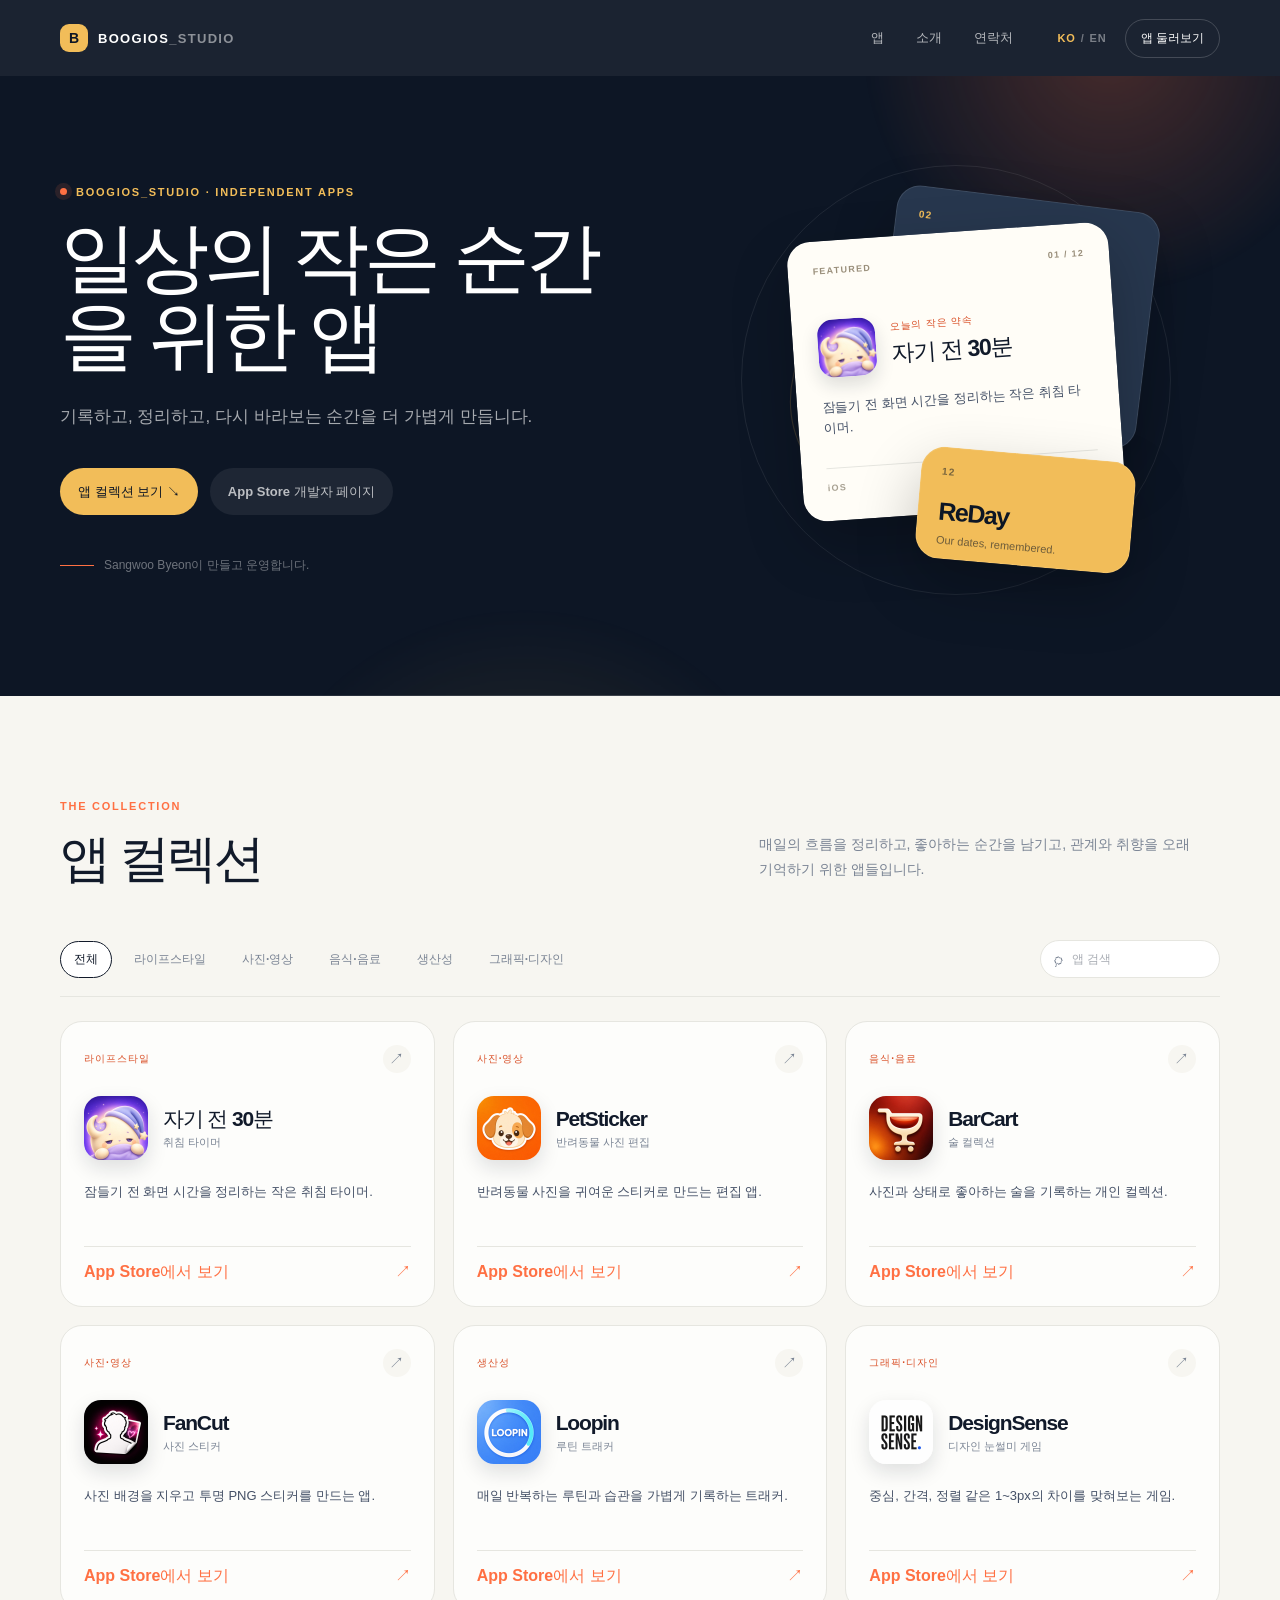
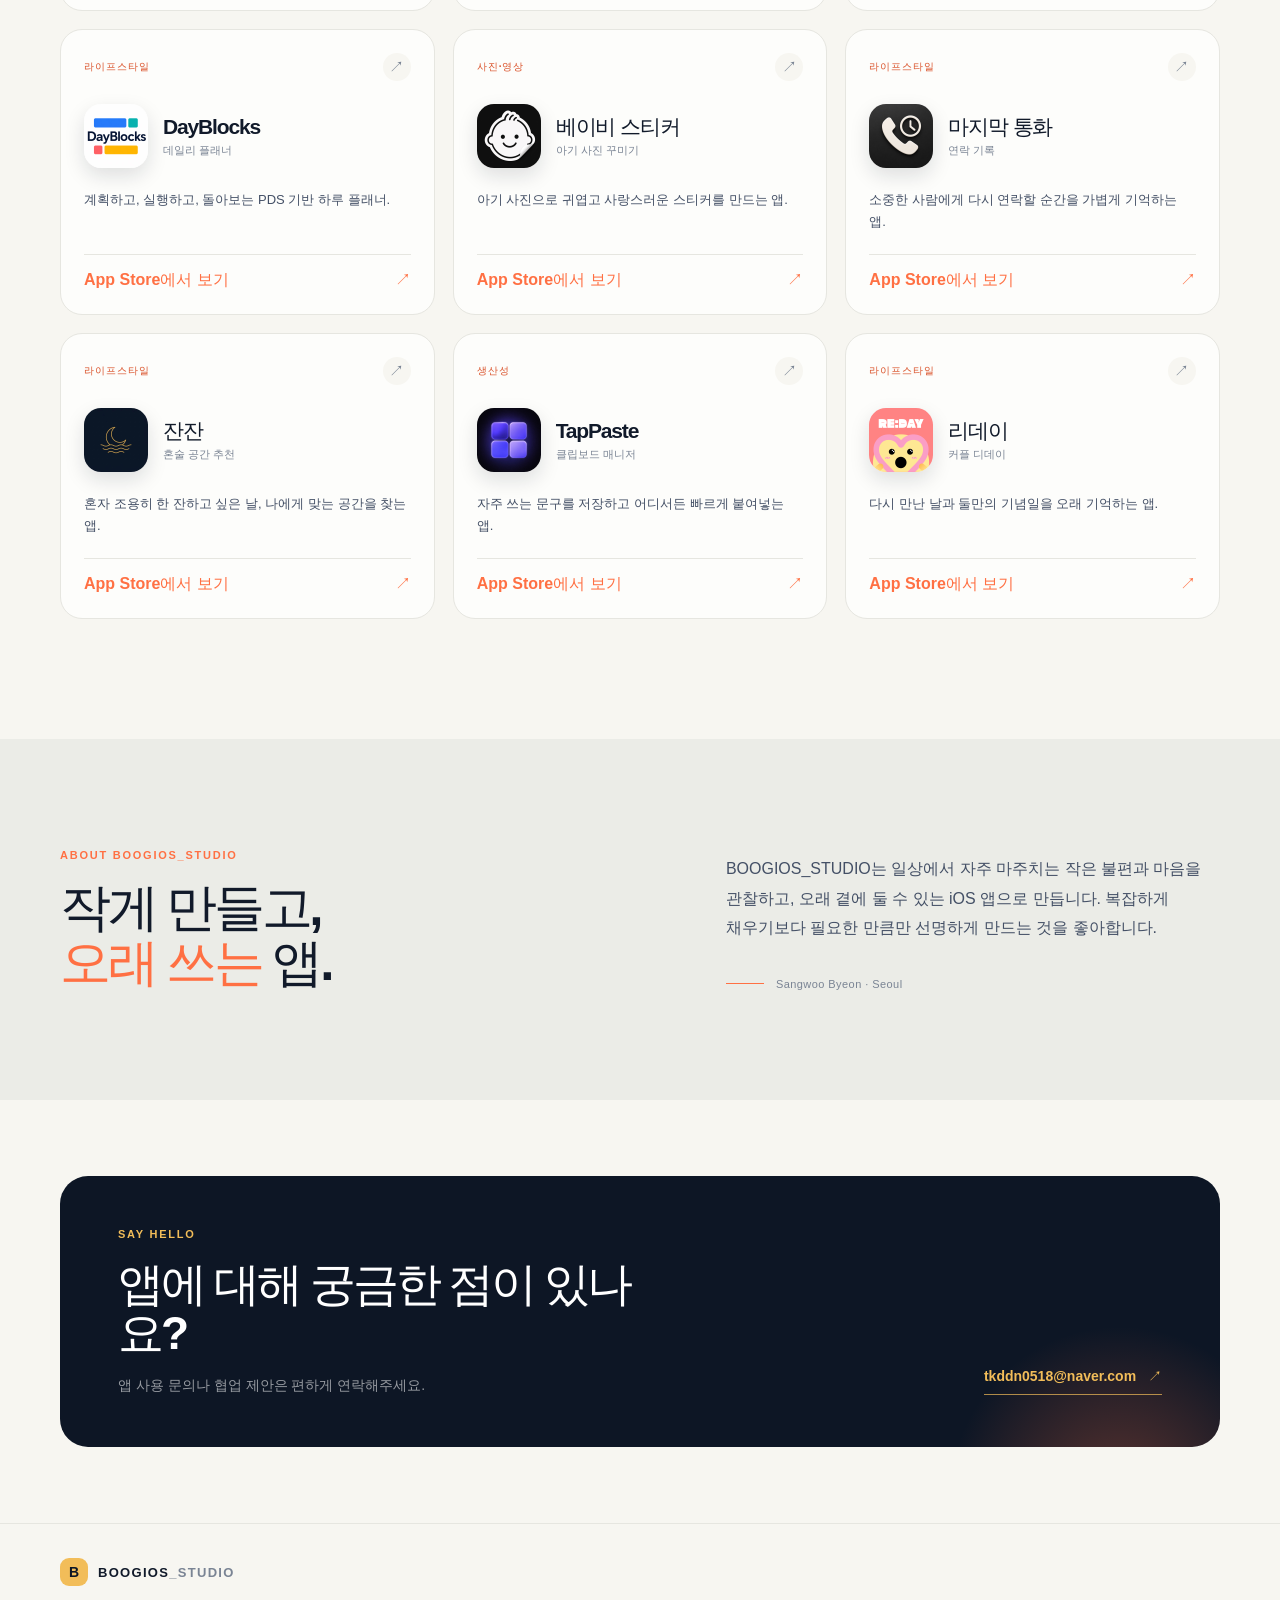
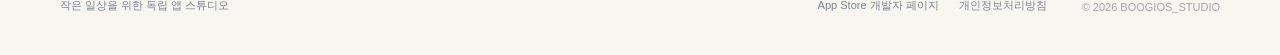
==== index.html @ 358fe4af "Create BOOGIOS_STUDIO app portfolio site" ====
<!doctype html>
<html lang="ko">
  <head>
    <meta charset="UTF-8" />
    <meta name="viewport" content="width=device-width, initial-scale=1" />
    <meta name="theme-color" content="#0e1624" />
    <meta name="description" content="BOOGIOS_STUDIO의 iOS 앱 포트폴리오. 작은 일상을 더 편하게 만드는 앱을 소개합니다." />
    <meta property="og:title" content="BOOGIOS_STUDIO · Apps" />
    <meta property="og:description" content="Small apps for meaningful everyday moments." />
    <meta property="og:type" content="website" />
    <link rel="icon" href="assets/icons/6788188857.jpg" type="image/jpeg" />
    <link rel="stylesheet" href="styles.css" />
    <title>BOOGIOS_STUDIO · Apps</title>
  </head>
  <body>
    <header class="site-header">
      <div class="container header-inner">
        <a class="brand" href="#top" aria-label="BOOGIOS_STUDIO home">
          <span class="brand-mark">B</span>
          <span>BOOGIOS<span class="brand-muted">_STUDIO</span></span>
        </a>
        <nav class="desktop-nav" aria-label="Primary navigation">
          <a href="#apps" data-i18n="navApps">앱</a>
          <a href="#about" data-i18n="navAbout">소개</a>
          <a href="#contact" data-i18n="navContact">연락처</a>
        </nav>
        <div class="header-actions">
          <div class="language-switch" aria-label="Language switcher">
            <button class="language-button is-active" type="button" data-language="ko">KO</button>
            <span>/</span>
            <button class="language-button" type="button" data-language="en">EN</button>
          </div>
          <a class="header-cta" href="#apps" data-i18n="viewApps">앱 둘러보기</a>
        </div>
      </div>
    </header>

    <main id="top">
      <section class="hero">
        <div class="hero-glow hero-glow-one"></div>
        <div class="hero-glow hero-glow-two"></div>
        <div class="container hero-inner">
          <div class="hero-copy">
            <p class="eyebrow"><span class="eyebrow-dot"></span> BOOGIOS_STUDIO · INDEPENDENT APPS</p>
            <h1 data-i18n="heroTitle">일상의 작은 순간을 위한 앱</h1>
            <p class="hero-description" data-i18n="heroDescription">기록하고, 정리하고, 다시 바라보는 순간을 더 가볍게 만듭니다.</p>
            <div class="hero-actions">
              <a class="button button-primary" href="#apps" data-i18n="exploreApps">앱 컬렉션 보기 <span>↘</span></a>
              <a class="button button-quiet" href="https://apps.apple.com/kr/developer/sangwoo-byeon/id1707135670" target="_blank" rel="noreferrer" data-i18n="appStorePage">App Store 개발자 페이지</a>
            </div>
            <div class="hero-note">
              <span class="note-line"></span>
              <span data-i18n="heroNote">Sangwoo Byeon이 만들고 운영합니다.</span>
            </div>
          </div>
          <div class="hero-visual" aria-label="Featured apps preview">
            <div class="visual-orbit orbit-one"></div>
            <div class="visual-orbit orbit-two"></div>
            <div class="feature-stack">
              <div class="feature-card feature-card-back">
                <span class="mini-label">02</span>
                <span class="mini-title">DayBlocks</span>
                <span class="mini-copy">Plan · Do · See</span>
              </div>
              <div class="feature-card feature-card-main">
                <div class="feature-topline"><span>FEATURED</span><span>01 / 12</span></div>
                <div class="feature-icon-row">
                  <img src="assets/icons/6788188857.jpg" alt="자기 전 30분 app icon" />
                  <div>
                    <span class="feature-kicker" data-i18n="featureKicker">오늘의 작은 약속</span>
                    <strong data-i18n="featureTitle">자기 전 30분</strong>
                  </div>
                </div>
                <p data-i18n="featureDescription">잠들기 전 화면 시간을 정리하는 작은 취침 타이머.</p>
                <div class="feature-footer"><span>iOS</span><span>↗</span></div>
              </div>
              <div class="feature-card feature-card-front">
                <span class="mini-label">12</span>
                <span class="mini-title">ReDay</span>
                <span class="mini-copy">Our dates, remembered.</span>
              </div>
            </div>
          </div>
        </div>
        <div class="hero-bottom-line"></div>
      </section>

      <section class="app-section" id="apps">
        <div class="container">
          <div class="section-heading">
            <div>
              <p class="section-kicker" data-i18n="collectionKicker">THE COLLECTION</p>
              <h2 data-i18n="collectionTitle">앱 컬렉션</h2>
            </div>
            <p class="section-intro" data-i18n="collectionDescription">매일의 흐름을 정리하고, 좋아하는 순간을 남기고, 관계와 취향을 오래 기억하기 위한 앱들입니다.</p>
          </div>
          <div class="toolbar">
            <div class="filters" id="filters" aria-label="App categories"></div>
            <label class="search-box">
              <span class="search-icon">⌕</span>
              <input id="app-search" type="search" data-i18n-placeholder="searchPlaceholder" placeholder="앱 검색" aria-label="Search apps" />
            </label>
          </div>
          <div class="app-grid" id="app-grid"></div>
          <p class="empty-state" id="empty-state" hidden data-i18n="emptyState">검색 결과가 없습니다.</p>
        </div>
      </section>

      <section class="about-section" id="about">
        <div class="container about-grid">
          <div>
            <p class="section-kicker" data-i18n="aboutKicker">ABOUT BOOGIOS_STUDIO</p>
            <h2 data-i18n="aboutTitle">작게 만들고,<br /><em>오래 쓰는</em> 앱.</h2>
          </div>
          <div class="about-copy">
            <p data-i18n="aboutText">BOOGIOS_STUDIO는 일상에서 자주 마주치는 작은 불편과 마음을 관찰하고, 오래 곁에 둘 수 있는 iOS 앱으로 만듭니다. 복잡하게 채우기보다 필요한 만큼만 선명하게 만드는 것을 좋아합니다.</p>
            <div class="about-signature"><span class="signature-line"></span><span>Sangwoo Byeon · Seoul</span></div>
          </div>
        </div>
      </section>

      <section class="contact-section" id="contact">
        <div class="container contact-card">
          <div>
            <p class="section-kicker light" data-i18n="contactKicker">SAY HELLO</p>
            <h2 data-i18n="contactTitle">앱에 대해 궁금한 점이 있나요?</h2>
            <p data-i18n="contactText">앱 사용 문의나 협업 제안은 편하게 연락해주세요.</p>
          </div>
          <a class="contact-email" href="mailto:tkddn0518@naver.com">tkddn0518@naver.com <span>↗</span></a>
        </div>
      </section>
    </main>

    <footer class="site-footer">
      <div class="container footer-inner">
        <div>
          <a class="brand footer-brand" href="#top"><span class="brand-mark">B</span><span>BOOGIOS<span class="brand-muted">_STUDIO</span></span></a>
          <p data-i18n="footerText">작은 일상을 위한 독립 앱 스튜디오</p>
        </div>
        <div class="footer-links">
          <a href="https://apps.apple.com/kr/developer/sangwoo-byeon/id1707135670" target="_blank" rel="noreferrer" data-i18n="appStorePage">App Store 개발자 페이지</a>
          <a href="https://boogios.notion.site/" target="_blank" rel="noreferrer" data-i18n="privacy">개인정보처리방침</a>
        </div>
        <p class="copyright">© <span id="year">2026</span> BOOGIOS_STUDIO</p>
      </div>
    </footer>

    <script src="app.js"></script>
  </body>
</html>
---- styles.css ----
:root {
  --ink: #111a2a;
  --ink-soft: #445066;
  --muted: #7a8494;
  --paper: #f7f6f1;
  --card: #ffffff;
  --line: #e6e6e0;
  --dark: #0d1625;
  --dark-soft: #162238;
  --accent: #ff7043;
  --accent-dark: #d94f26;
  --gold: #f2bd59;
  --max-width: 1160px;
  --shadow: 0 20px 50px rgba(18, 27, 44, 0.08);
  font-family: -apple-system, BlinkMacSystemFont, "SF Pro Display", "Pretendard", "Noto Sans KR", sans-serif;
  color: var(--ink);
  background: var(--paper);
  font-synthesis: none;
  text-rendering: optimizeLegibility;
}

* { box-sizing: border-box; }
html { scroll-behavior: smooth; }
body { margin: 0; min-width: 320px; background: var(--paper); }
body, button, input { font: inherit; }
a { color: inherit; text-decoration: none; }
button, input { border: 0; }
button { cursor: pointer; }
img { display: block; max-width: 100%; }
.container { width: min(var(--max-width), calc(100% - 48px)); margin: 0 auto; }

.site-header { position: sticky; top: 0; z-index: 20; background: rgba(13, 22, 37, 0.94); color: #fff; backdrop-filter: blur(18px); }
.header-inner { height: 76px; display: flex; align-items: center; justify-content: space-between; gap: 24px; }
.brand { display: inline-flex; align-items: center; gap: 10px; font-size: 13px; font-weight: 760; letter-spacing: .1em; }
.brand-mark { display: grid; width: 28px; height: 28px; place-items: center; border-radius: 9px; color: var(--dark); background: var(--gold); font-size: 14px; font-weight: 850; letter-spacing: 0; }
.brand-muted { color: rgba(255,255,255,.5); }
.desktop-nav { display: flex; gap: 32px; margin-left: auto; margin-right: 20px; }
.desktop-nav a { color: rgba(255,255,255,.68); font-size: 13px; transition: color .2s ease; }
.desktop-nav a:hover, .desktop-nav a:focus-visible { color: #fff; }
.header-actions { display: flex; align-items: center; gap: 18px; }
.language-switch { display: flex; align-items: center; gap: 5px; color: rgba(255,255,255,.38); font-size: 11px; font-weight: 700; letter-spacing: .08em; }
.language-button { padding: 3px 0; color: rgba(255,255,255,.42); background: transparent; font-size: 11px; font-weight: 700; letter-spacing: .08em; }
.language-button.is-active { color: var(--gold); }
.header-cta { padding: 10px 15px; border: 1px solid rgba(255,255,255,.18); border-radius: 999px; color: #fff; font-size: 12px; font-weight: 650; transition: background .2s ease, border-color .2s ease; }
.header-cta:hover { border-color: var(--gold); background: rgba(242,189,89,.12); }

.hero { position: relative; overflow: hidden; color: #fff; background: var(--dark); }
.hero-inner { position: relative; z-index: 1; min-height: 620px; display: grid; grid-template-columns: minmax(0, 1.05fr) minmax(420px, .95fr); align-items: center; gap: 48px; padding-top: 78px; padding-bottom: 90px; }
.hero-glow { position: absolute; border-radius: 50%; filter: blur(1px); pointer-events: none; }
.hero-glow-one { width: 540px; height: 540px; top: -300px; right: -100px; background: radial-gradient(circle, rgba(255,112,67,.24), transparent 65%); }
.hero-glow-two { width: 640px; height: 640px; bottom: -520px; left: 16%; background: radial-gradient(circle, rgba(242,189,89,.14), transparent 64%); }
.eyebrow, .section-kicker { margin: 0 0 20px; color: var(--accent); font-size: 11px; font-weight: 800; letter-spacing: .16em; }
.eyebrow { display: flex; align-items: center; gap: 9px; color: var(--gold); }
.eyebrow-dot { width: 7px; height: 7px; border-radius: 50%; background: var(--accent); box-shadow: 0 0 0 5px rgba(255,112,67,.12); }
.hero h1 { max-width: 600px; margin: 0; font-size: clamp(44px, 6vw, 78px); line-height: 1.02; letter-spacing: -.065em; font-weight: 780; }
.hero-description { max-width: 480px; margin: 28px 0 0; color: rgba(255,255,255,.63); font-size: 17px; line-height: 1.75; word-break: keep-all; }
.hero-actions { display: flex; flex-wrap: wrap; align-items: center; gap: 12px; margin-top: 36px; }
.button { display: inline-flex; align-items: center; gap: 12px; min-height: 47px; padding: 0 18px; border-radius: 999px; font-size: 13px; font-weight: 700; transition: transform .2s ease, background .2s ease, color .2s ease; }
.button:hover { transform: translateY(-2px); }
.button-primary { color: var(--dark); background: var(--gold); }
.button-primary:hover { background: #ffd27c; }
.button-quiet { color: rgba(255,255,255,.7); background: rgba(255,255,255,.07); }
.button-quiet:hover { color: #fff; background: rgba(255,255,255,.13); }
.hero-note { display: flex; align-items: center; gap: 10px; margin-top: 42px; color: rgba(255,255,255,.4); font-size: 12px; }
.note-line { width: 34px; height: 1px; background: var(--accent); }
.hero-visual { position: relative; min-height: 430px; display: grid; place-items: center; }
.visual-orbit { position: absolute; border: 1px solid rgba(255,255,255,.08); border-radius: 50%; }
.orbit-one { width: 430px; height: 430px; }
.orbit-two { width: 300px; height: 300px; border-color: rgba(242,189,89,.18); transform: rotate(22deg) skewX(-14deg); }
.feature-stack { position: relative; width: min(100%, 390px); height: 380px; }
.feature-card { position: absolute; border: 1px solid rgba(255,255,255,.1); border-radius: 24px; box-shadow: 0 24px 60px rgba(0,0,0,.24); }
.feature-card-main { z-index: 3; top: 42px; left: 34px; width: calc(100% - 68px); min-height: 270px; padding: 24px; color: var(--ink); background: #fffdf7; transform: rotate(-4deg); }
.feature-card-back { z-index: 1; top: 8px; right: 2px; width: 68%; height: 238px; padding: 22px; color: rgba(255,255,255,.75); background: #27374e; transform: rotate(7deg); }
.feature-card-front { z-index: 4; right: 18px; bottom: 4px; width: 55%; height: 112px; padding: 18px 20px; color: var(--dark); background: var(--gold); transform: rotate(5deg); }
.feature-topline, .feature-footer { display: flex; justify-content: space-between; color: #9a8f7b; font-size: 9px; font-weight: 800; letter-spacing: .14em; }
.feature-icon-row { display: flex; align-items: center; gap: 15px; margin-top: 44px; }
.feature-icon-row img { width: 58px; height: 58px; border-radius: 16px; box-shadow: 0 8px 18px rgba(17,26,42,.14); }
.feature-kicker { display: block; margin-bottom: 5px; color: var(--accent-dark); font-size: 10px; font-weight: 800; letter-spacing: .08em; }
.feature-icon-row strong { display: block; font-size: 23px; letter-spacing: -.05em; }
.feature-card-main p { margin: 20px 0 28px; color: var(--ink-soft); font-size: 13px; line-height: 1.6; }
.feature-footer { padding-top: 14px; border-top: 1px solid var(--line); color: #a7a091; }
.mini-label { display: block; margin-bottom: 45px; color: var(--gold); font-size: 10px; font-weight: 800; letter-spacing: .12em; }
.feature-card-front .mini-label { color: var(--dark); opacity: .52; margin-bottom: 20px; }
.mini-title { display: block; font-size: 25px; font-weight: 740; letter-spacing: -.06em; }
.mini-copy { display: block; margin-top: 8px; color: rgba(255,255,255,.48); font-size: 11px; }
.feature-card-front .mini-copy { color: rgba(13,22,37,.58); }
.hero-bottom-line { position: absolute; right: 0; bottom: 0; left: 0; height: 1px; background: linear-gradient(90deg, transparent, rgba(255,255,255,.18), transparent); }

.app-section { padding: 104px 0 120px; }
.section-heading { display: grid; grid-template-columns: minmax(0, 1fr) minmax(280px, .7fr); align-items: end; gap: 40px; }
.section-kicker { color: var(--accent); }
.section-heading h2, .about-section h2, .contact-card h2 { margin: 0; font-size: clamp(34px, 4vw, 52px); line-height: 1.06; letter-spacing: -.065em; }
.section-intro { margin: 0 0 4px; color: var(--muted); font-size: 14px; line-height: 1.8; word-break: keep-all; }
.toolbar { display: flex; justify-content: space-between; align-items: center; gap: 20px; margin-top: 54px; padding-bottom: 18px; border-bottom: 1px solid var(--line); }
.filters { display: flex; flex-wrap: wrap; gap: 8px; }
.filter-button { padding: 9px 13px; border: 1px solid transparent; border-radius: 999px; color: var(--muted); background: transparent; font-size: 12px; font-weight: 700; transition: color .2s ease, background .2s ease, border-color .2s ease; }
.filter-button:hover { color: var(--ink); }
.filter-button.is-active { color: var(--ink); border-color: var(--ink); background: var(--card); }
.search-box { display: flex; align-items: center; gap: 8px; width: 180px; padding: 9px 12px; border: 1px solid var(--line); border-radius: 999px; background: var(--card); }
.search-icon { color: var(--muted); font-size: 18px; line-height: 1; transform: rotate(-20deg); }
.search-box input { width: 100%; min-width: 0; outline: 0; color: var(--ink); background: transparent; font-size: 12px; }
.search-box input::placeholder { color: #a9adb4; }
.app-grid { display: grid; grid-template-columns: repeat(3, minmax(0, 1fr)); gap: 18px; margin-top: 24px; }
.app-card { min-height: 286px; display: flex; flex-direction: column; padding: 23px; border: 1px solid var(--line); border-radius: 22px; background: rgba(255,255,255,.75); transition: transform .25s ease, border-color .25s ease, box-shadow .25s ease; }
.app-card:hover { border-color: rgba(255,112,67,.35); box-shadow: var(--shadow); transform: translateY(-5px); }
.card-top { display: flex; align-items: center; justify-content: space-between; }
.category { color: var(--accent-dark); font-size: 10px; font-weight: 800; letter-spacing: .1em; text-transform: uppercase; }
.card-arrow { display: grid; width: 28px; height: 28px; place-items: center; border-radius: 50%; color: var(--muted); background: var(--paper); font-size: 15px; transition: color .2s ease, background .2s ease; }
.app-card:hover .card-arrow { color: #fff; background: var(--accent); }
.app-main { display: flex; align-items: center; gap: 15px; margin-top: 23px; }
.app-icon { width: 64px; height: 64px; flex: 0 0 64px; border-radius: 17px; box-shadow: 0 8px 20px rgba(17,26,42,.13); object-fit: cover; }
.app-name { margin: 0; font-size: 21px; line-height: 1.12; letter-spacing: -.055em; }
.app-label { margin: 5px 0 0; color: var(--muted); font-size: 11px; }
.app-description { flex: 1; margin: 21px 0 20px; color: var(--ink-soft); font-size: 13px; line-height: 1.65; word-break: keep-all; }
.store-link { display: inline-flex; align-items: center; justify-content: space-between; padding-top: 15px; border-top: 1px solid var(--line); color: var(--ink); font-size: 12px; font-weight: 750; }
.store-link span { color: var(--accent); font-size: 16px; }
.empty-state { margin: 54px 0 0; color: var(--muted); text-align: center; }

.about-section { padding: 110px 0; background: #ebece7; }
.about-grid { display: grid; grid-template-columns: minmax(0, .9fr) minmax(280px, .8fr); gap: 110px; align-items: end; }
.about-section h2 em { color: var(--accent); font-style: normal; }
.about-copy > p { margin: 0; color: var(--ink-soft); font-size: 16px; line-height: 1.85; word-break: keep-all; }
.about-signature { display: flex; align-items: center; gap: 12px; margin-top: 35px; color: var(--muted); font-size: 11px; letter-spacing: .04em; }
.signature-line { width: 38px; height: 1px; background: var(--accent); }
.contact-section { padding: 76px 0; background: var(--paper); }
.contact-card { display: flex; align-items: end; justify-content: space-between; gap: 40px; padding: 52px 58px; border-radius: 28px; color: #fff; background: var(--dark); overflow: hidden; position: relative; }
.contact-card::after { content: ""; position: absolute; width: 360px; height: 360px; right: -80px; bottom: -230px; border-radius: 50%; background: radial-gradient(circle, rgba(255,112,67,.32), transparent 67%); pointer-events: none; }
.section-kicker.light { color: var(--gold); }
.contact-card h2 { max-width: 520px; font-size: clamp(28px, 4vw, 46px); }
.contact-card p:not(.section-kicker) { margin: 20px 0 0; color: rgba(255,255,255,.57); font-size: 14px; }
.contact-email { position: relative; z-index: 1; padding-bottom: 8px; border-bottom: 1px solid rgba(242,189,89,.7); color: var(--gold); font-size: 14px; font-weight: 700; white-space: nowrap; }
.contact-email span { margin-left: 8px; }
.site-footer { padding: 34px 0 42px; border-top: 1px solid var(--line); background: var(--paper); }
.footer-inner { display: grid; grid-template-columns: 1fr auto auto; align-items: end; gap: 35px; }
.footer-brand { color: var(--ink); }
.footer-brand .brand-muted { color: var(--muted); }
.footer-inner > div:first-child p { margin: 12px 0 0; color: var(--muted); font-size: 11px; }
.footer-links { display: flex; gap: 20px; color: var(--muted); font-size: 11px; }
.footer-links a:hover { color: var(--ink); }
.copyright { margin: 0; color: #a1a5ad; font-size: 11px; }

:focus-visible { outline: 3px solid rgba(255,112,67,.45); outline-offset: 3px; }

@media (max-width: 900px) {
  .hero-inner { grid-template-columns: 1fr; padding-top: 75px; }
  .hero-visual { min-height: 370px; margin-top: -15px; }
  .section-heading { grid-template-columns: 1fr; gap: 18px; }
  .app-grid { grid-template-columns: repeat(2, minmax(0, 1fr)); }
  .about-grid { gap: 55px; }
}

@media (max-width: 640px) {
  .container { width: min(var(--max-width), calc(100% - 32px)); }
  .header-inner { height: 66px; }
  .desktop-nav, .header-cta { display: none; }
  .header-actions { margin-left: auto; }
  .hero-inner { min-height: 0; padding-top: 64px; padding-bottom: 60px; }
  .hero h1 { font-size: clamp(44px, 14vw, 68px); }
  .hero-description { font-size: 15px; }
  .hero-actions { align-items: stretch; flex-direction: column; }
  .button { justify-content: center; }
  .hero-note { margin-top: 30px; }
  .hero-visual { min-height: 310px; margin-top: 18px; transform: scale(.86); transform-origin: center top; }
  .toolbar { align-items: stretch; flex-direction: column; margin-top: 38px; }
  .search-box { width: 100%; }
  .app-section { padding: 76px 0 82px; }
  .app-grid { grid-template-columns: 1fr; gap: 14px; }
  .app-card { min-height: 260px; }
  .about-section { padding: 76px 0; }
  .about-grid { grid-template-columns: 1fr; gap: 38px; }
  .about-copy > p { font-size: 14px; }
  .contact-card { align-items: start; flex-direction: column; padding: 38px 26px; gap: 35px; }
  .contact-email { white-space: normal; }
  .footer-inner { grid-template-columns: 1fr; gap: 20px; align-items: start; }
  .footer-links { flex-direction: column; gap: 10px; }
}
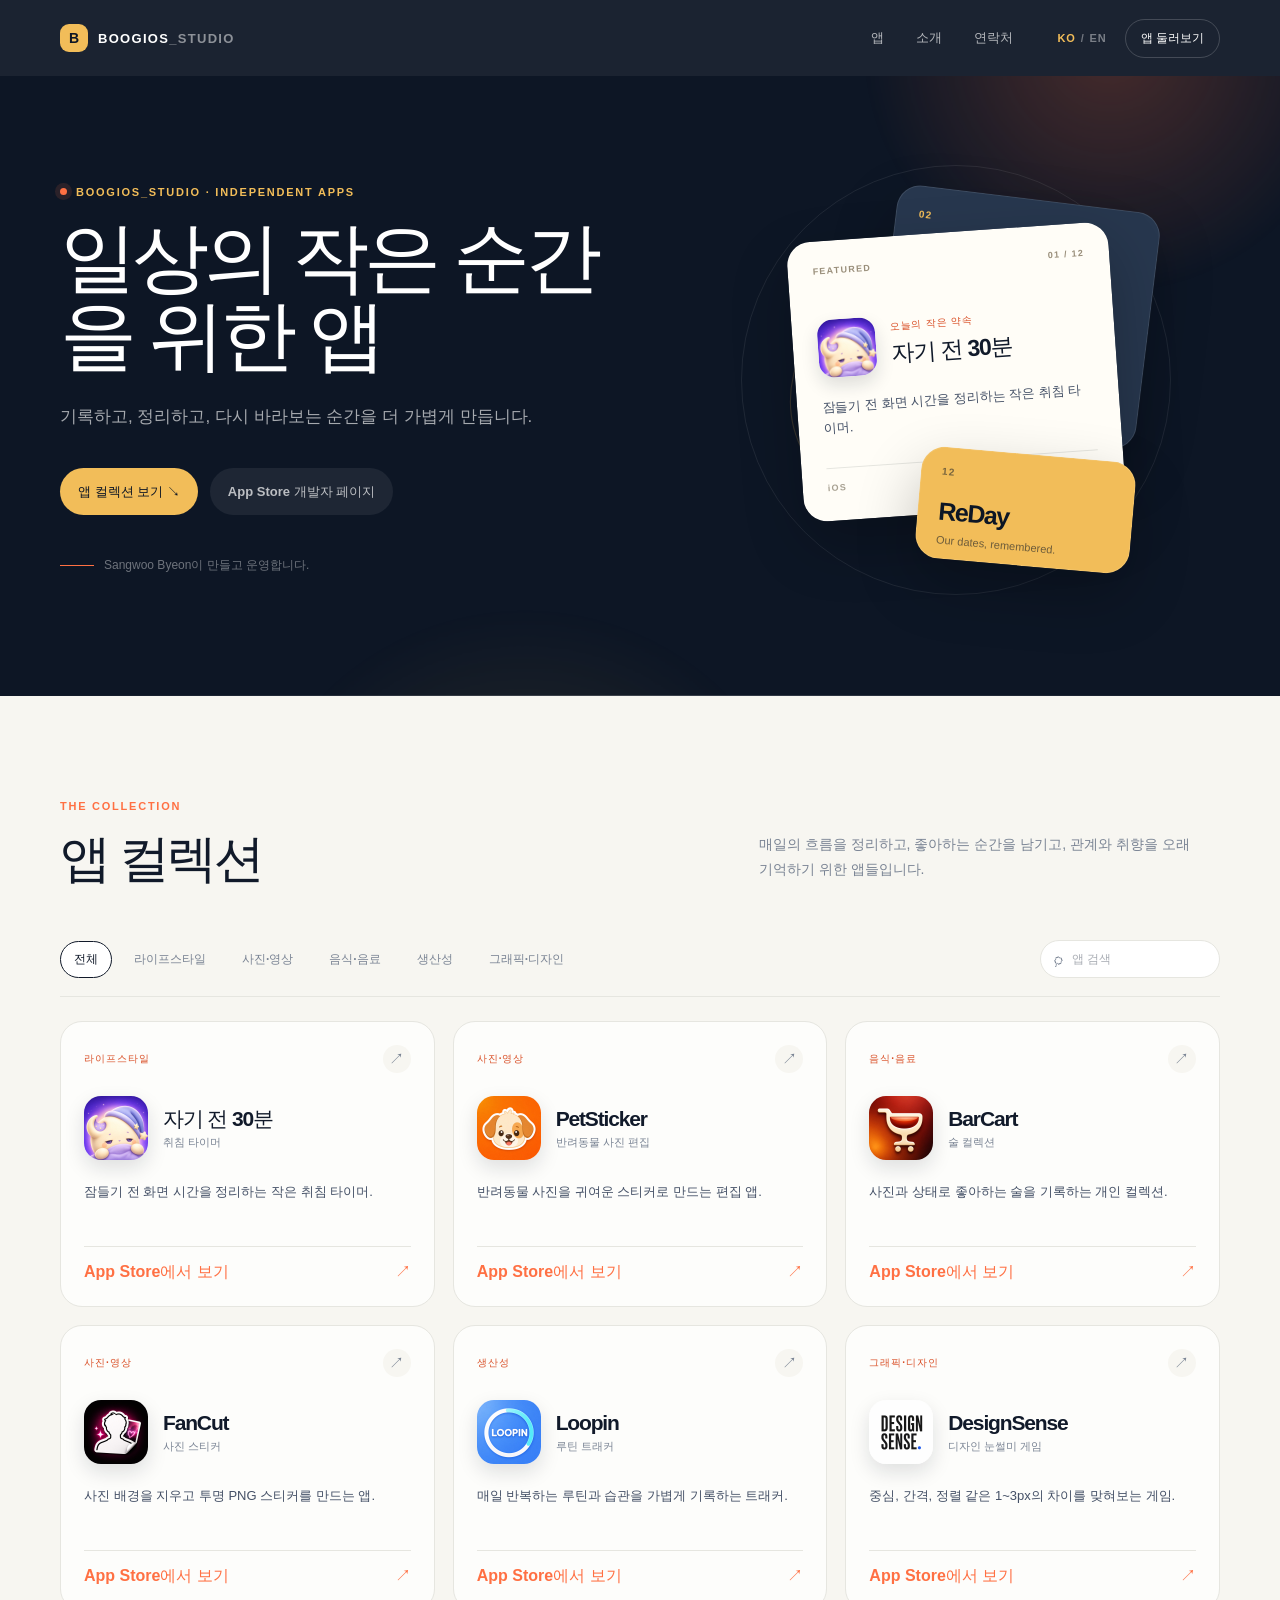
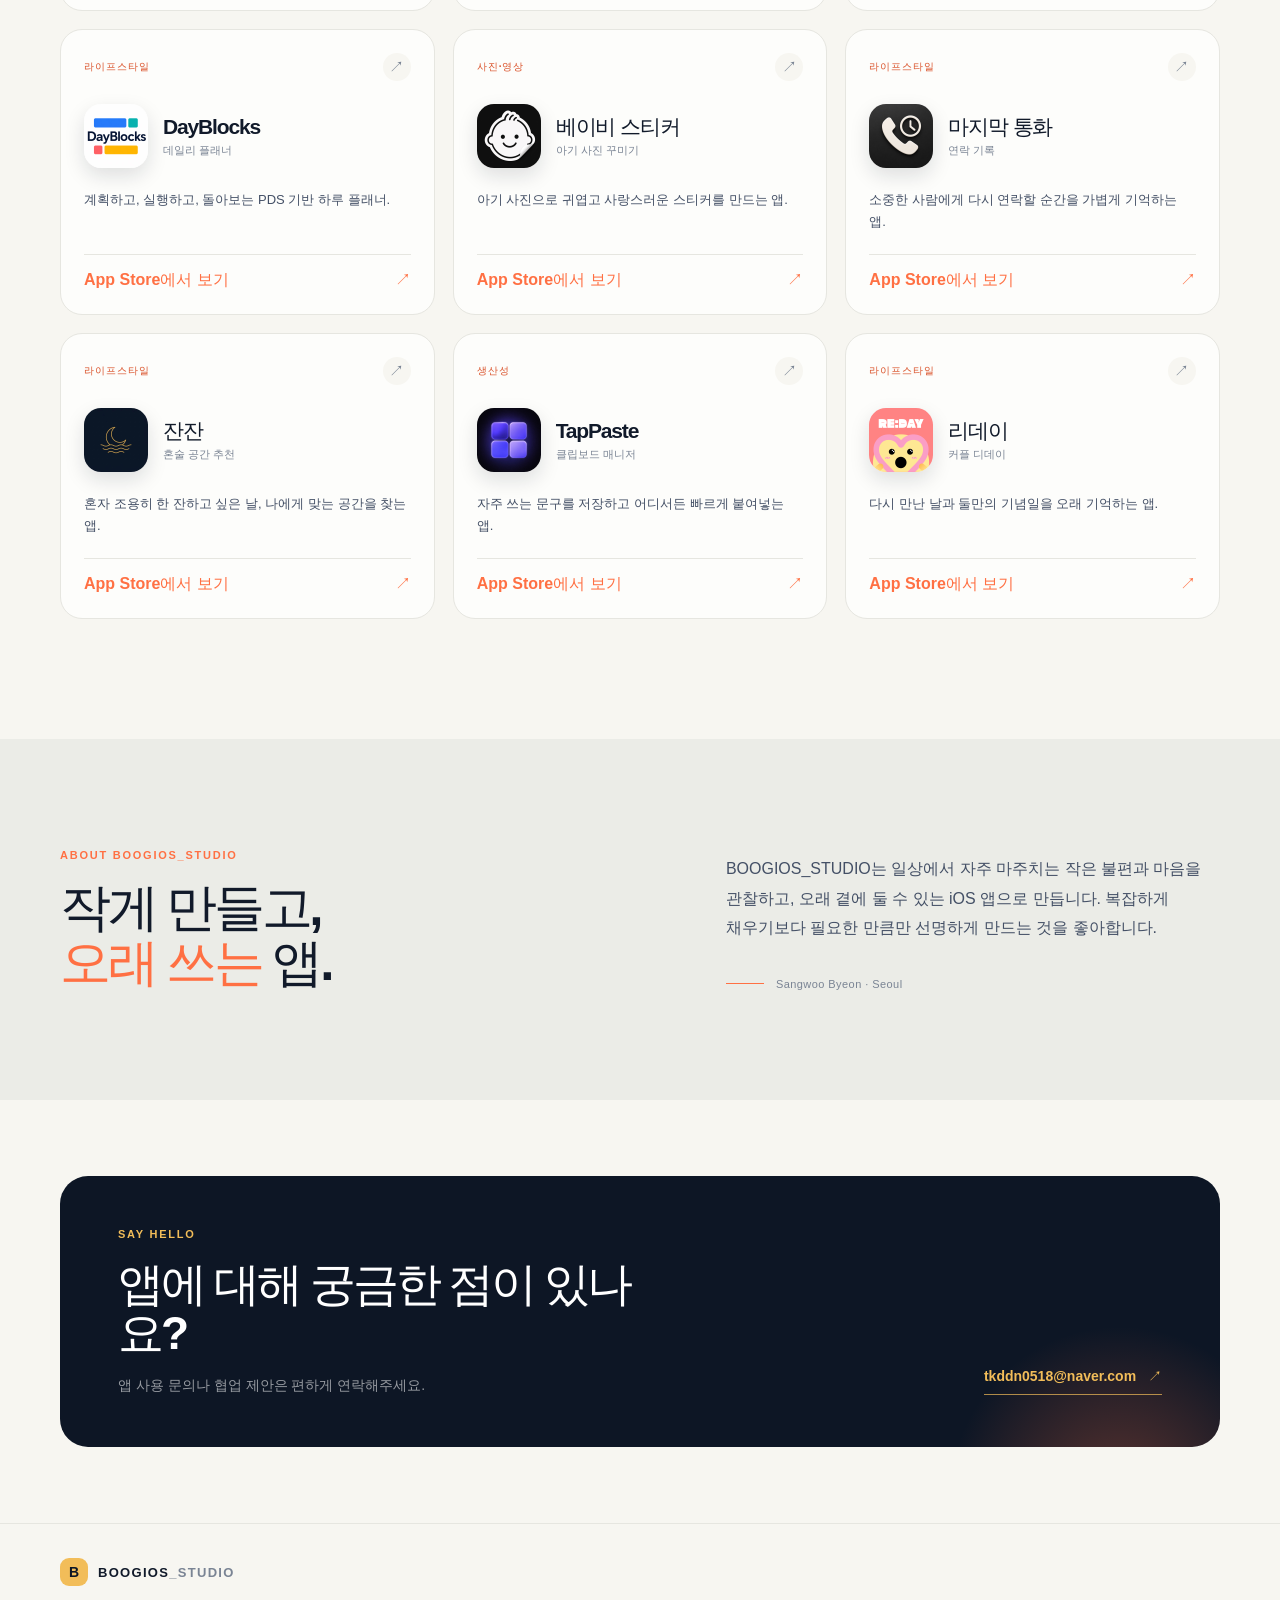
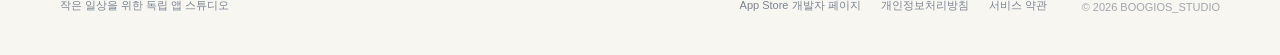
==== commit 7b000992: "Add DayBlocks legal pages for OAuth verification" ====
--- a/index.html
+++ b/index.html
@@ -139,7 +139,8 @@
         </div>
         <div class="footer-links">
           <a href="https://apps.apple.com/kr/developer/sangwoo-byeon/id1707135670" target="_blank" rel="noreferrer" data-i18n="appStorePage">App Store 개발자 페이지</a>
-          <a href="https://boogios.notion.site/" target="_blank" rel="noreferrer" data-i18n="privacy">개인정보처리방침</a>
+          <a href="privacy.html" data-i18n="privacy">개인정보처리방침</a>
+          <a href="terms.html" data-i18n="terms">서비스 약관</a>
         </div>
         <p class="copyright">© <span id="year">2026</span> BOOGIOS_STUDIO</p>
       </div>
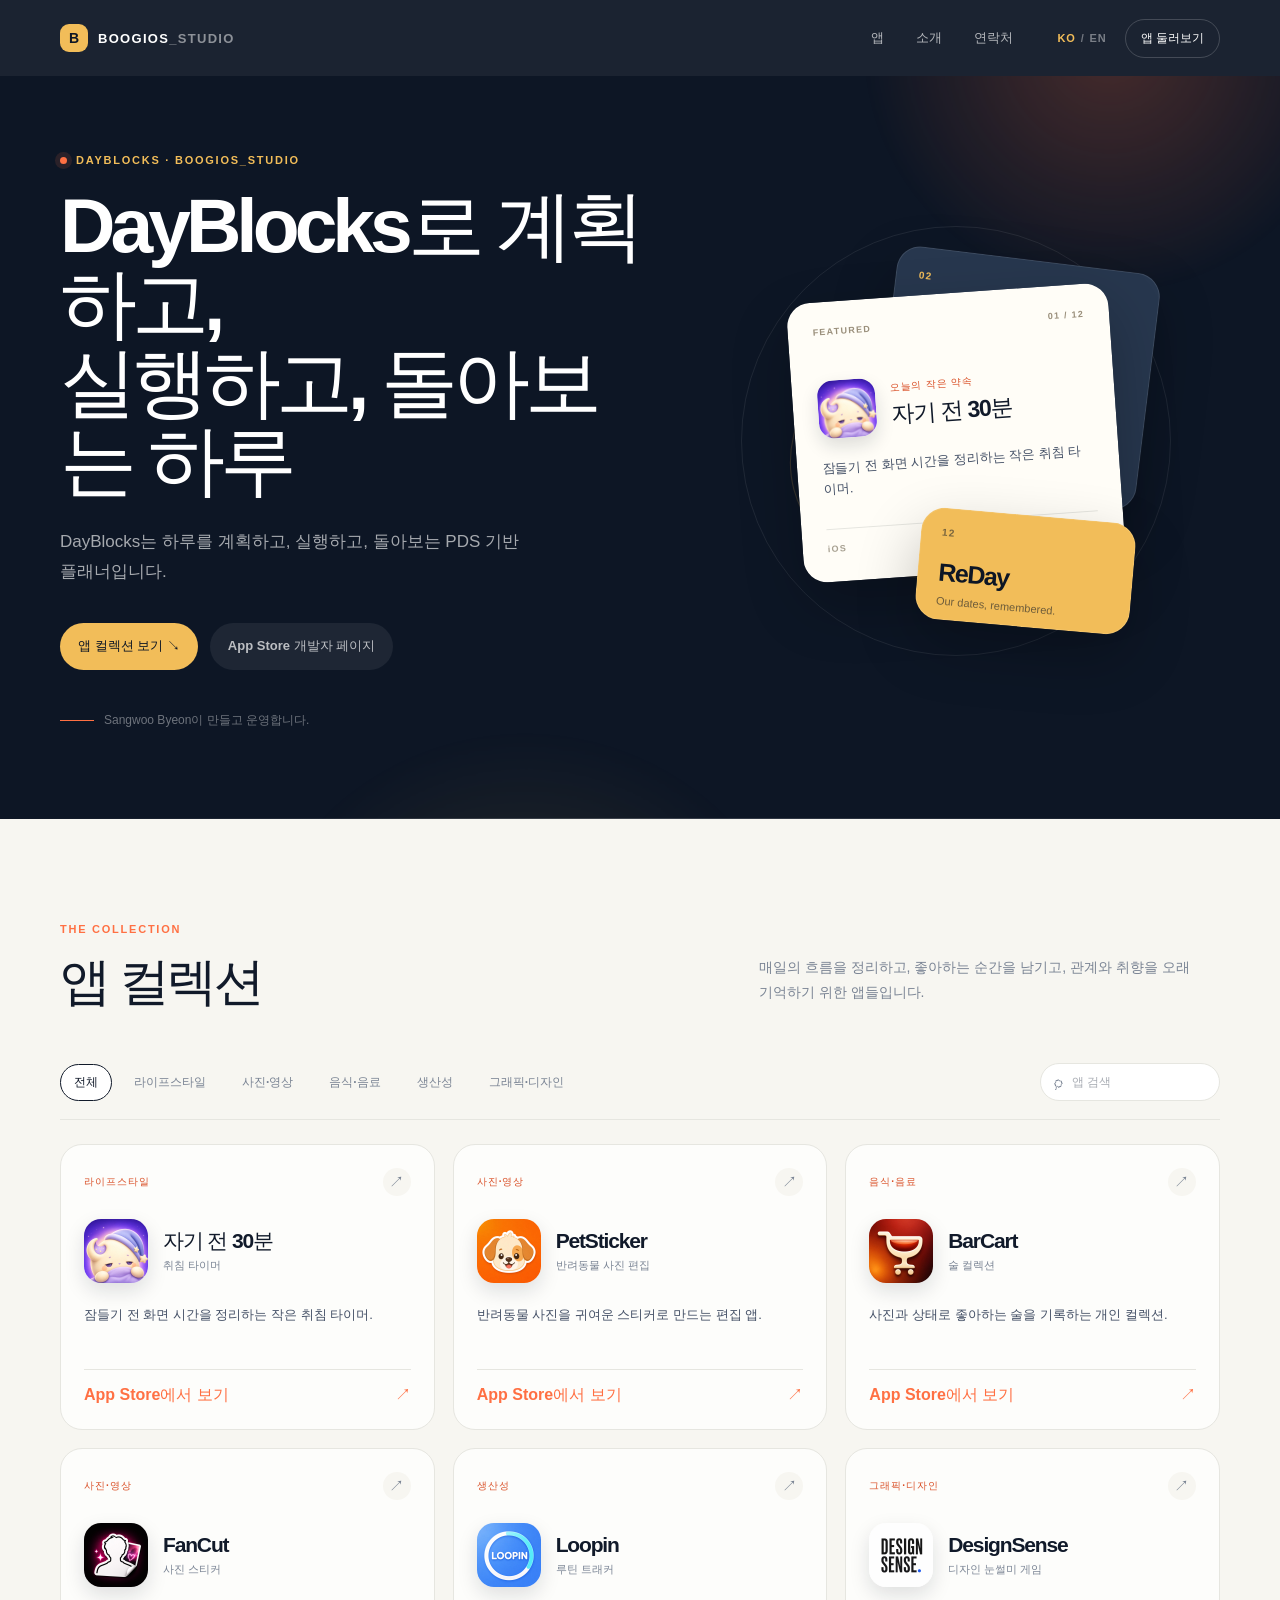
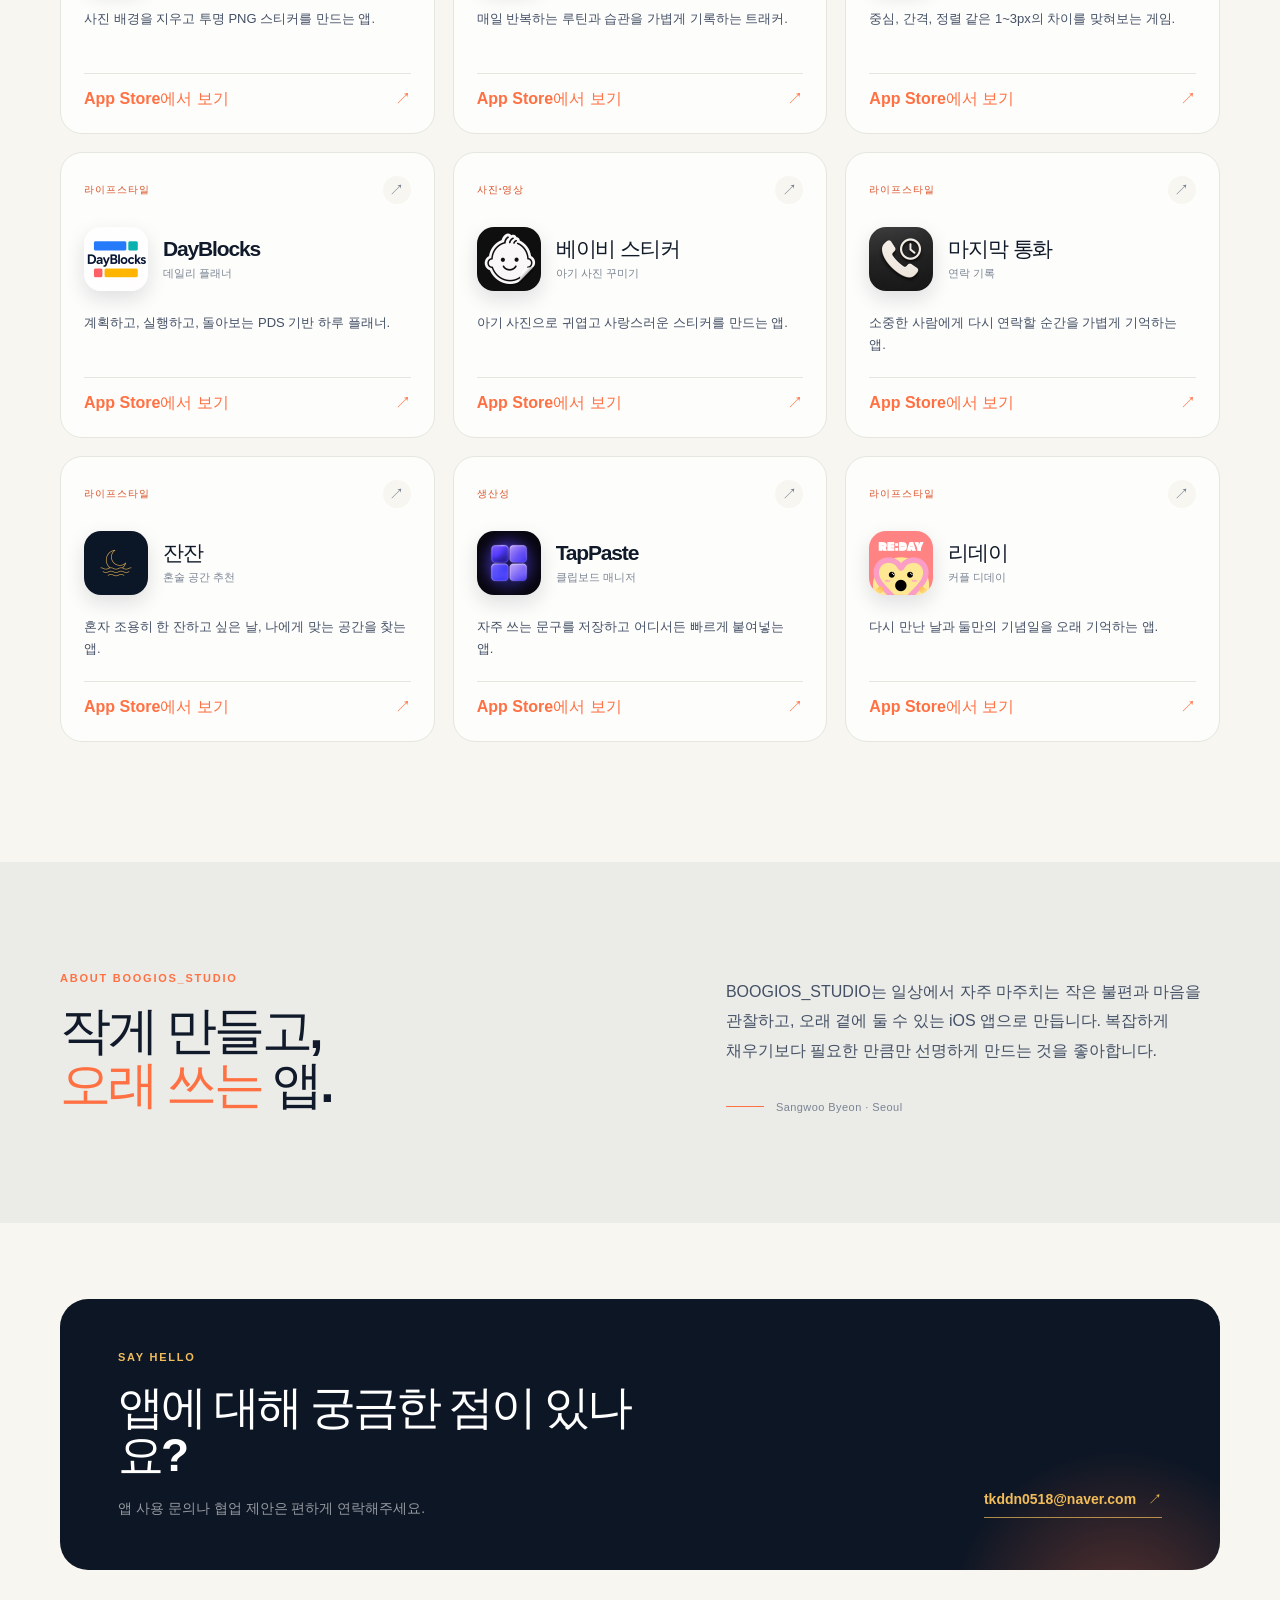
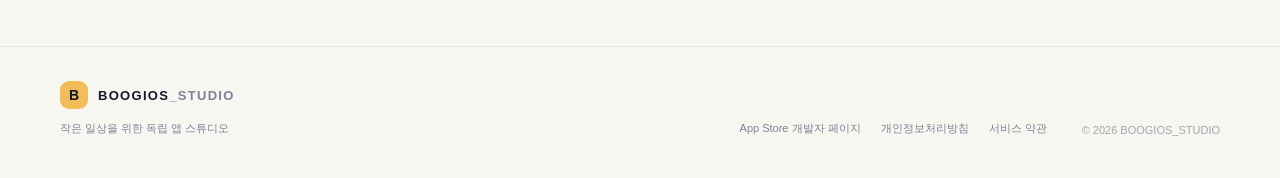
==== commit d3d52911: "Clarify DayBlocks homepage branding" ====
--- a/index.html
+++ b/index.html
@@ -4,13 +4,13 @@
     <meta charset="UTF-8" />
     <meta name="viewport" content="width=device-width, initial-scale=1" />
     <meta name="theme-color" content="#0e1624" />
-    <meta name="description" content="BOOGIOS_STUDIO의 iOS 앱 포트폴리오. 작은 일상을 더 편하게 만드는 앱을 소개합니다." />
-    <meta property="og:title" content="BOOGIOS_STUDIO · Apps" />
-    <meta property="og:description" content="Small apps for meaningful everyday moments." />
+    <meta name="description" content="DayBlocks — 계획하고 실행하고 돌아보는 PDS 기반 하루 플래너. BOOGIOS_STUDIO가 만드는 iOS 앱입니다." />
+    <meta property="og:title" content="DayBlocks · BOOGIOS_STUDIO" />
+    <meta property="og:description" content="DayBlocks is a daily planner for planning, doing, and seeing your day." />
     <meta property="og:type" content="website" />
     <link rel="icon" href="assets/icons/6788188857.jpg" type="image/jpeg" />
     <link rel="stylesheet" href="styles.css" />
-    <title>BOOGIOS_STUDIO · Apps</title>
+    <title>DayBlocks · BOOGIOS_STUDIO</title>
   </head>
   <body>
     <header class="site-header">
@@ -41,9 +41,9 @@
         <div class="hero-glow hero-glow-two"></div>
         <div class="container hero-inner">
           <div class="hero-copy">
-            <p class="eyebrow"><span class="eyebrow-dot"></span> BOOGIOS_STUDIO · INDEPENDENT APPS</p>
-            <h1 data-i18n="heroTitle">일상의 작은 순간을 위한 앱</h1>
-            <p class="hero-description" data-i18n="heroDescription">기록하고, 정리하고, 다시 바라보는 순간을 더 가볍게 만듭니다.</p>
+            <p class="eyebrow"><span class="eyebrow-dot"></span> DAYBLOCKS · BOOGIOS_STUDIO</p>
+            <h1 data-i18n="heroTitle">DayBlocks로 계획하고,<br />실행하고, 돌아보는 하루</h1>
+            <p class="hero-description" data-i18n="heroDescription">DayBlocks는 하루를 계획하고, 실행하고, 돌아보는 PDS 기반 플래너입니다. 기록하고 정리하는 순간을 더 가볍게 만듭니다.</p>
             <div class="hero-actions">
               <a class="button button-primary" href="#apps" data-i18n="exploreApps">앱 컬렉션 보기 <span>↘</span></a>
               <a class="button button-quiet" href="https://apps.apple.com/kr/developer/sangwoo-byeon/id1707135670" target="_blank" rel="noreferrer" data-i18n="appStorePage">App Store 개발자 페이지</a>
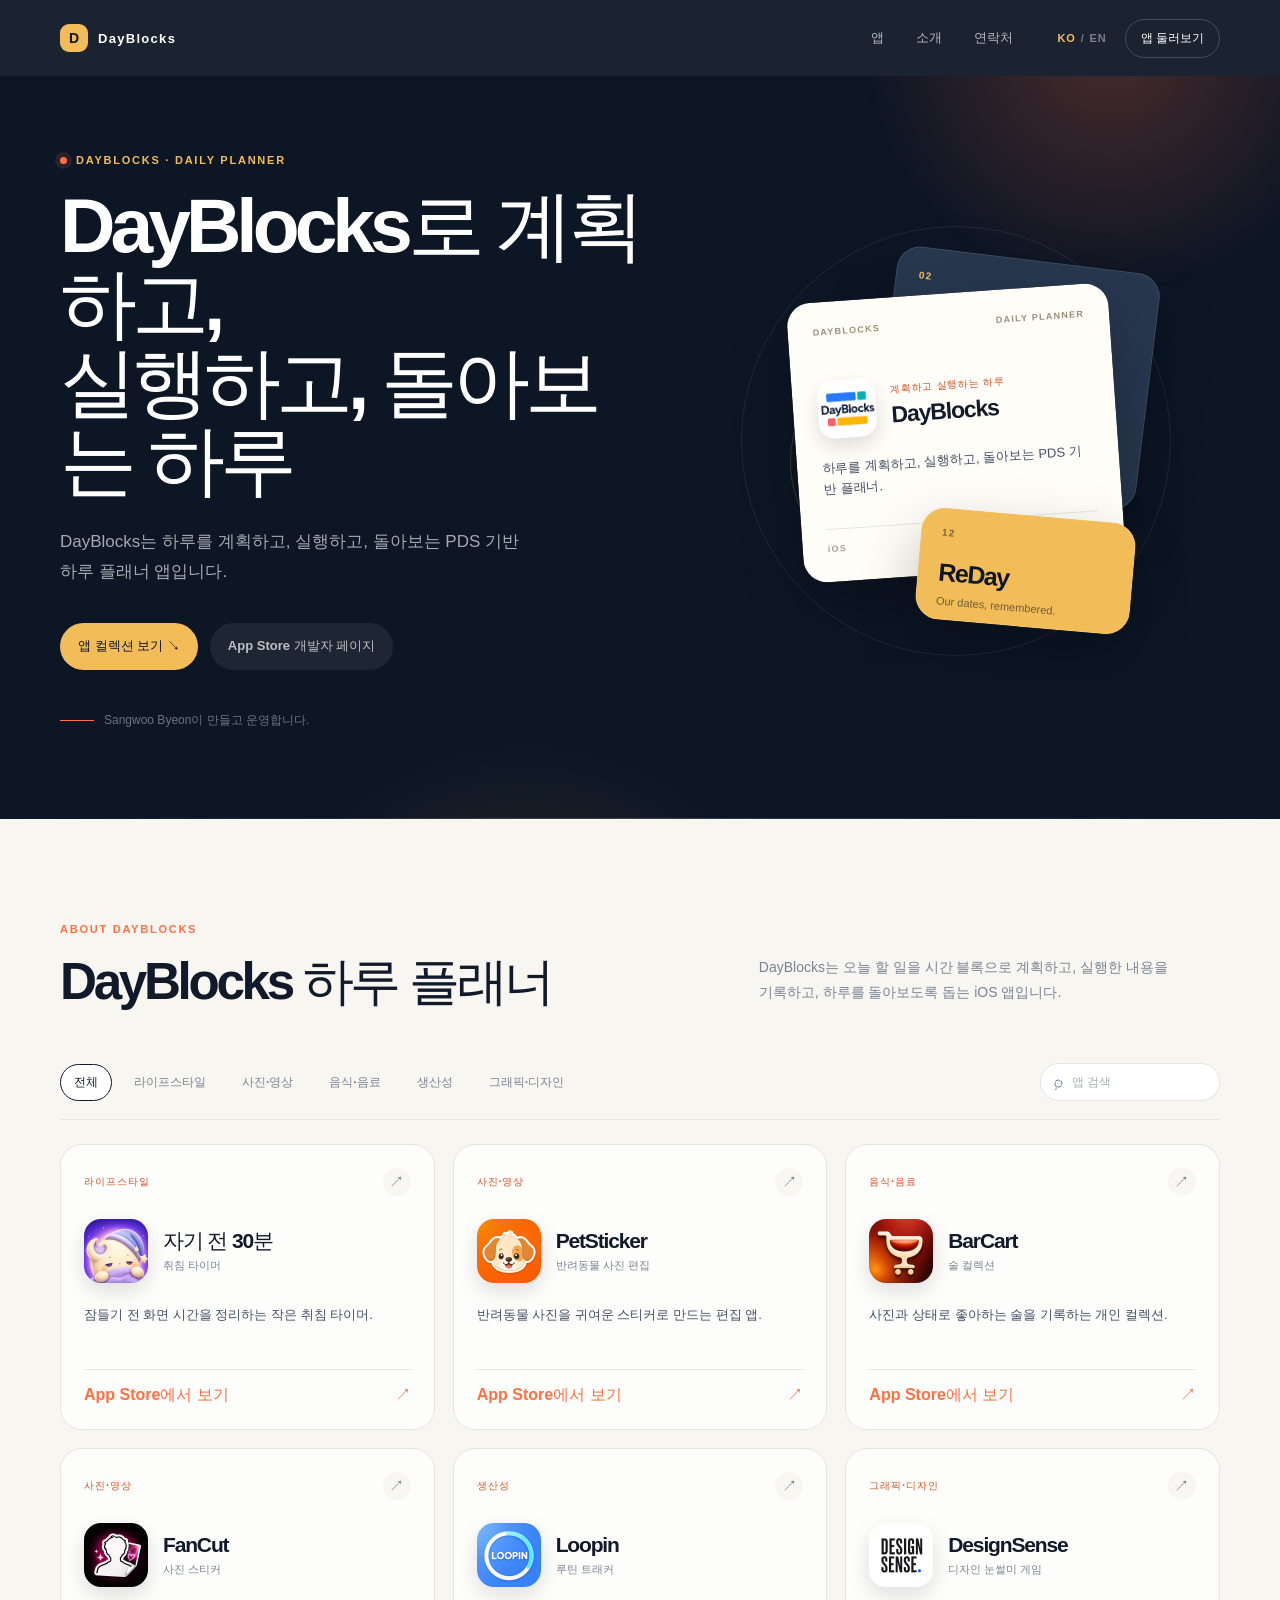
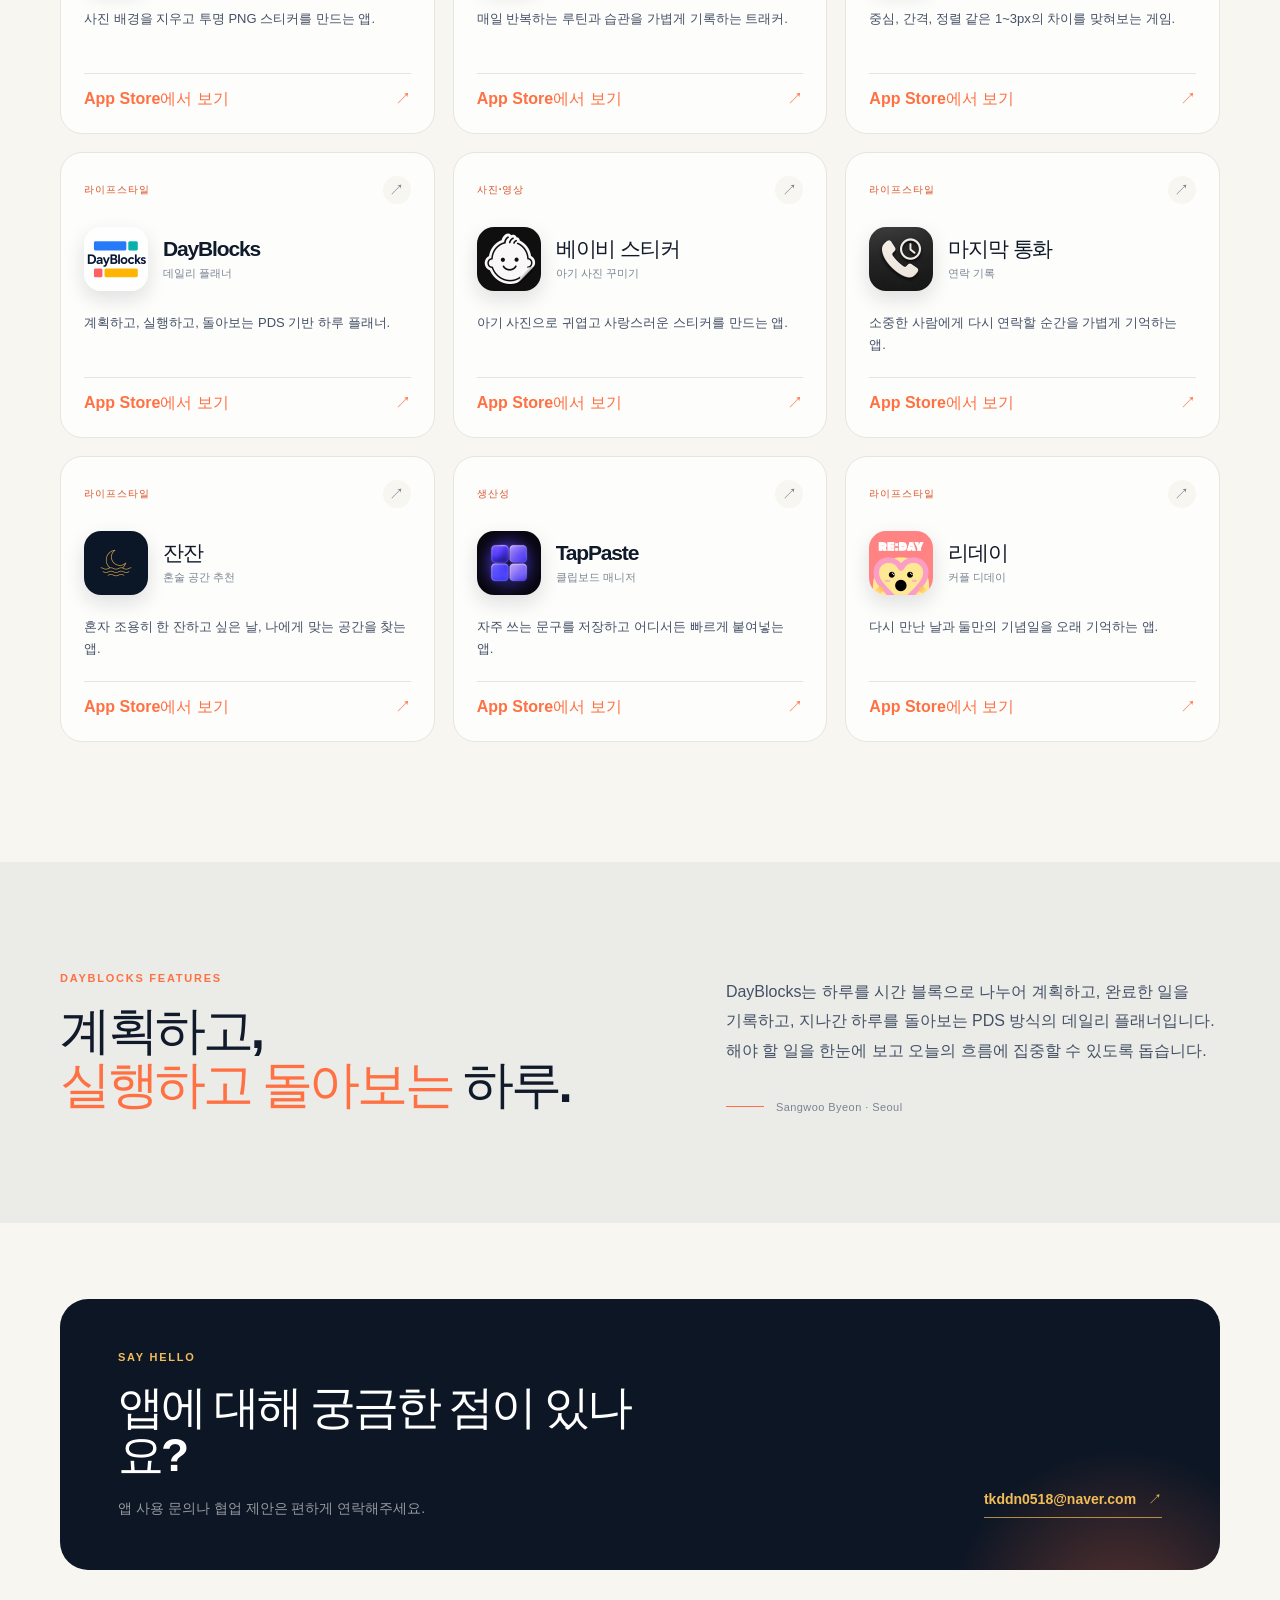
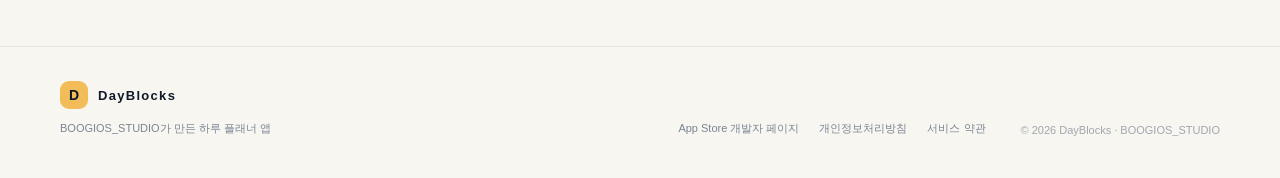
==== commit 603afd01: "Make DayBlocks homepage verification-ready" ====
--- a/index.html
+++ b/index.html
@@ -4,20 +4,34 @@
     <meta charset="UTF-8" />
     <meta name="viewport" content="width=device-width, initial-scale=1" />
     <meta name="theme-color" content="#0e1624" />
-    <meta name="description" content="DayBlocks — 계획하고 실행하고 돌아보는 PDS 기반 하루 플래너. BOOGIOS_STUDIO가 만드는 iOS 앱입니다." />
-    <meta property="og:title" content="DayBlocks · BOOGIOS_STUDIO" />
+    <meta name="application-name" content="DayBlocks" />
+    <meta name="description" content="DayBlocks는 하루를 계획하고, 실행하고, 돌아보는 PDS 기반 하루 플래너 앱입니다." />
+    <meta property="og:site_name" content="DayBlocks" />
+    <meta property="og:title" content="DayBlocks" />
     <meta property="og:description" content="DayBlocks is a daily planner for planning, doing, and seeing your day." />
     <meta property="og:type" content="website" />
     <link rel="icon" href="assets/icons/6788188857.jpg" type="image/jpeg" />
     <link rel="stylesheet" href="styles.css" />
-    <title>DayBlocks · BOOGIOS_STUDIO</title>
+    <title>DayBlocks — 하루 플래너</title>
+    <script type="application/ld+json">
+      {
+        "@context": "https://schema.org",
+        "@type": "MobileApplication",
+        "name": "DayBlocks",
+        "operatingSystem": "iOS",
+        "applicationCategory": "ProductivityApplication",
+        "description": "DayBlocks는 하루를 계획하고, 실행하고, 돌아보는 PDS 기반 하루 플래너 앱입니다.",
+        "url": "https://dayblocks.unionpick.kr/",
+        "downloadUrl": "https://apps.apple.com/kr/app/dayblocks-daily-planner/id6780751303?uo=4"
+      }
+    </script>
   </head>
   <body>
     <header class="site-header">
       <div class="container header-inner">
-        <a class="brand" href="#top" aria-label="BOOGIOS_STUDIO home">
-          <span class="brand-mark">B</span>
-          <span>BOOGIOS<span class="brand-muted">_STUDIO</span></span>
+        <a class="brand" href="#top" aria-label="DayBlocks home">
+          <span class="brand-mark">D</span>
+          <span>DayBlocks</span>
         </a>
         <nav class="desktop-nav" aria-label="Primary navigation">
           <a href="#apps" data-i18n="navApps">앱</a>
@@ -41,7 +55,7 @@
         <div class="hero-glow hero-glow-two"></div>
         <div class="container hero-inner">
           <div class="hero-copy">
-            <p class="eyebrow"><span class="eyebrow-dot"></span> DAYBLOCKS · BOOGIOS_STUDIO</p>
+            <p class="eyebrow"><span class="eyebrow-dot"></span> DAYBLOCKS · DAILY PLANNER</p>
             <h1 data-i18n="heroTitle">DayBlocks로 계획하고,<br />실행하고, 돌아보는 하루</h1>
             <p class="hero-description" data-i18n="heroDescription">DayBlocks는 하루를 계획하고, 실행하고, 돌아보는 PDS 기반 플래너입니다. 기록하고 정리하는 순간을 더 가볍게 만듭니다.</p>
             <div class="hero-actions">
@@ -63,15 +77,15 @@
                 <span class="mini-copy">Plan · Do · See</span>
               </div>
               <div class="feature-card feature-card-main">
-                <div class="feature-topline"><span>FEATURED</span><span>01 / 12</span></div>
+                <div class="feature-topline"><span>DAYBLOCKS</span><span>DAILY PLANNER</span></div>
                 <div class="feature-icon-row">
-                  <img src="assets/icons/6788188857.jpg" alt="자기 전 30분 app icon" />
+                  <img src="assets/icons/6780751303.jpg" alt="DayBlocks app icon" />
                   <div>
-                    <span class="feature-kicker" data-i18n="featureKicker">오늘의 작은 약속</span>
-                    <strong data-i18n="featureTitle">자기 전 30분</strong>
+                    <span class="feature-kicker" data-i18n="featureKicker">계획하고 실행하는 하루</span>
+                    <strong data-i18n="featureTitle">DayBlocks</strong>
                   </div>
                 </div>
-                <p data-i18n="featureDescription">잠들기 전 화면 시간을 정리하는 작은 취침 타이머.</p>
+                <p data-i18n="featureDescription">하루를 계획하고, 실행하고, 돌아보는 PDS 기반 플래너.</p>
                 <div class="feature-footer"><span>iOS</span><span>↗</span></div>
               </div>
               <div class="feature-card feature-card-front">
@@ -89,10 +103,10 @@
         <div class="container">
           <div class="section-heading">
             <div>
-              <p class="section-kicker" data-i18n="collectionKicker">THE COLLECTION</p>
-              <h2 data-i18n="collectionTitle">앱 컬렉션</h2>
+              <p class="section-kicker" data-i18n="collectionKicker">ABOUT DAYBLOCKS</p>
+              <h2 data-i18n="collectionTitle">DayBlocks 하루 플래너</h2>
             </div>
-            <p class="section-intro" data-i18n="collectionDescription">매일의 흐름을 정리하고, 좋아하는 순간을 남기고, 관계와 취향을 오래 기억하기 위한 앱들입니다.</p>
+            <p class="section-intro" data-i18n="collectionDescription">DayBlocks는 오늘 할 일을 시간 블록으로 계획하고, 실행한 내용을 기록하고, 하루를 돌아보도록 돕는 iOS 앱입니다.</p>
           </div>
           <div class="toolbar">
             <div class="filters" id="filters" aria-label="App categories"></div>
@@ -109,11 +123,11 @@
       <section class="about-section" id="about">
         <div class="container about-grid">
           <div>
-            <p class="section-kicker" data-i18n="aboutKicker">ABOUT BOOGIOS_STUDIO</p>
-            <h2 data-i18n="aboutTitle">작게 만들고,<br /><em>오래 쓰는</em> 앱.</h2>
+            <p class="section-kicker" data-i18n="aboutKicker">DAYBLOCKS FEATURES</p>
+            <h2 data-i18n="aboutTitle">계획하고,<br /><em>실행하고 돌아보는</em> 하루.</h2>
           </div>
           <div class="about-copy">
-            <p data-i18n="aboutText">BOOGIOS_STUDIO는 일상에서 자주 마주치는 작은 불편과 마음을 관찰하고, 오래 곁에 둘 수 있는 iOS 앱으로 만듭니다. 복잡하게 채우기보다 필요한 만큼만 선명하게 만드는 것을 좋아합니다.</p>
+            <p data-i18n="aboutText">DayBlocks는 하루를 시간 블록으로 나누어 계획하고, 완료한 일을 기록하고, 지나간 하루를 돌아보는 PDS 방식의 데일리 플래너입니다. 해야 할 일을 한눈에 보고 오늘의 흐름에 집중할 수 있도록 돕습니다.</p>
             <div class="about-signature"><span class="signature-line"></span><span>Sangwoo Byeon · Seoul</span></div>
           </div>
         </div>
@@ -134,15 +148,15 @@
     <footer class="site-footer">
       <div class="container footer-inner">
         <div>
-          <a class="brand footer-brand" href="#top"><span class="brand-mark">B</span><span>BOOGIOS<span class="brand-muted">_STUDIO</span></span></a>
-          <p data-i18n="footerText">작은 일상을 위한 독립 앱 스튜디오</p>
+          <a class="brand footer-brand" href="#top"><span class="brand-mark">D</span><span>DayBlocks</span></a>
+          <p data-i18n="footerText">BOOGIOS_STUDIO가 만든 하루 플래너 앱</p>
         </div>
         <div class="footer-links">
           <a href="https://apps.apple.com/kr/developer/sangwoo-byeon/id1707135670" target="_blank" rel="noreferrer" data-i18n="appStorePage">App Store 개발자 페이지</a>
           <a href="privacy.html" data-i18n="privacy">개인정보처리방침</a>
           <a href="terms.html" data-i18n="terms">서비스 약관</a>
         </div>
-        <p class="copyright">© <span id="year">2026</span> BOOGIOS_STUDIO</p>
+        <p class="copyright">© <span id="year">2026</span> DayBlocks · BOOGIOS_STUDIO</p>
       </div>
     </footer>
 
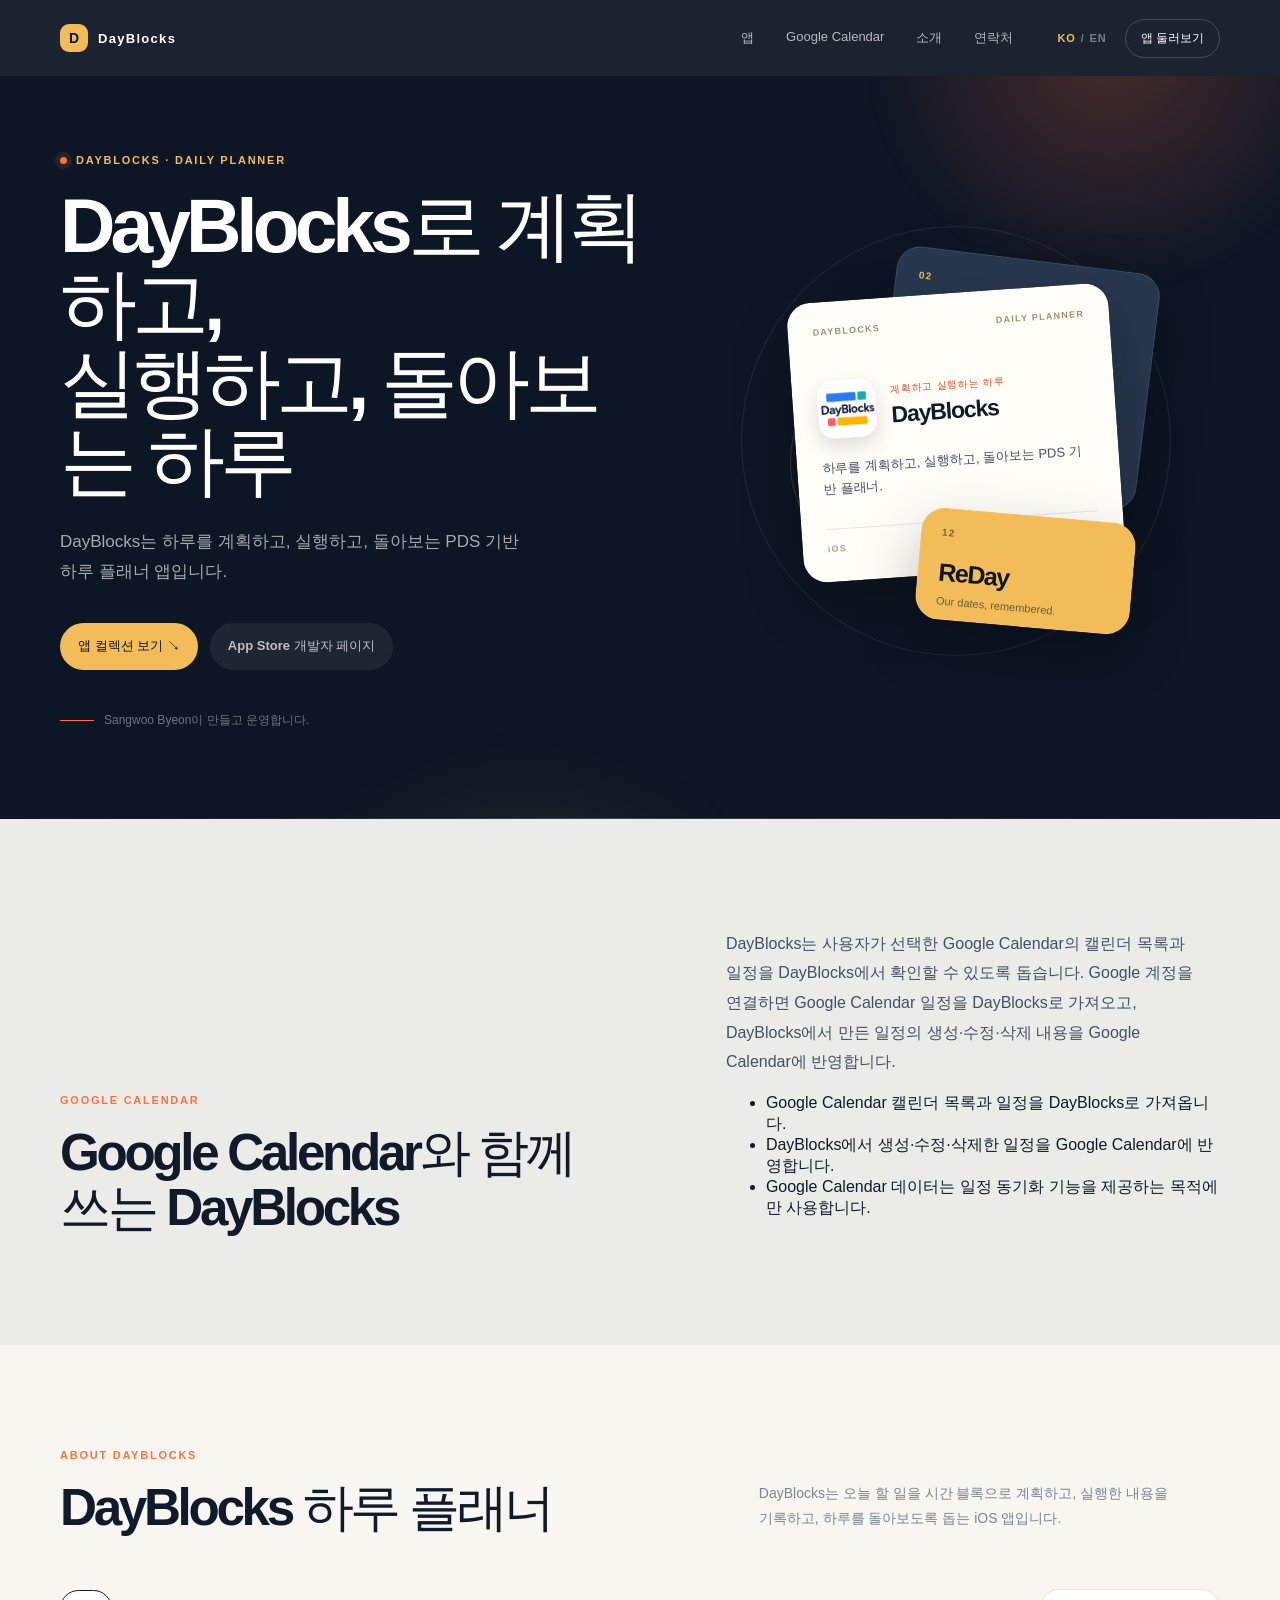
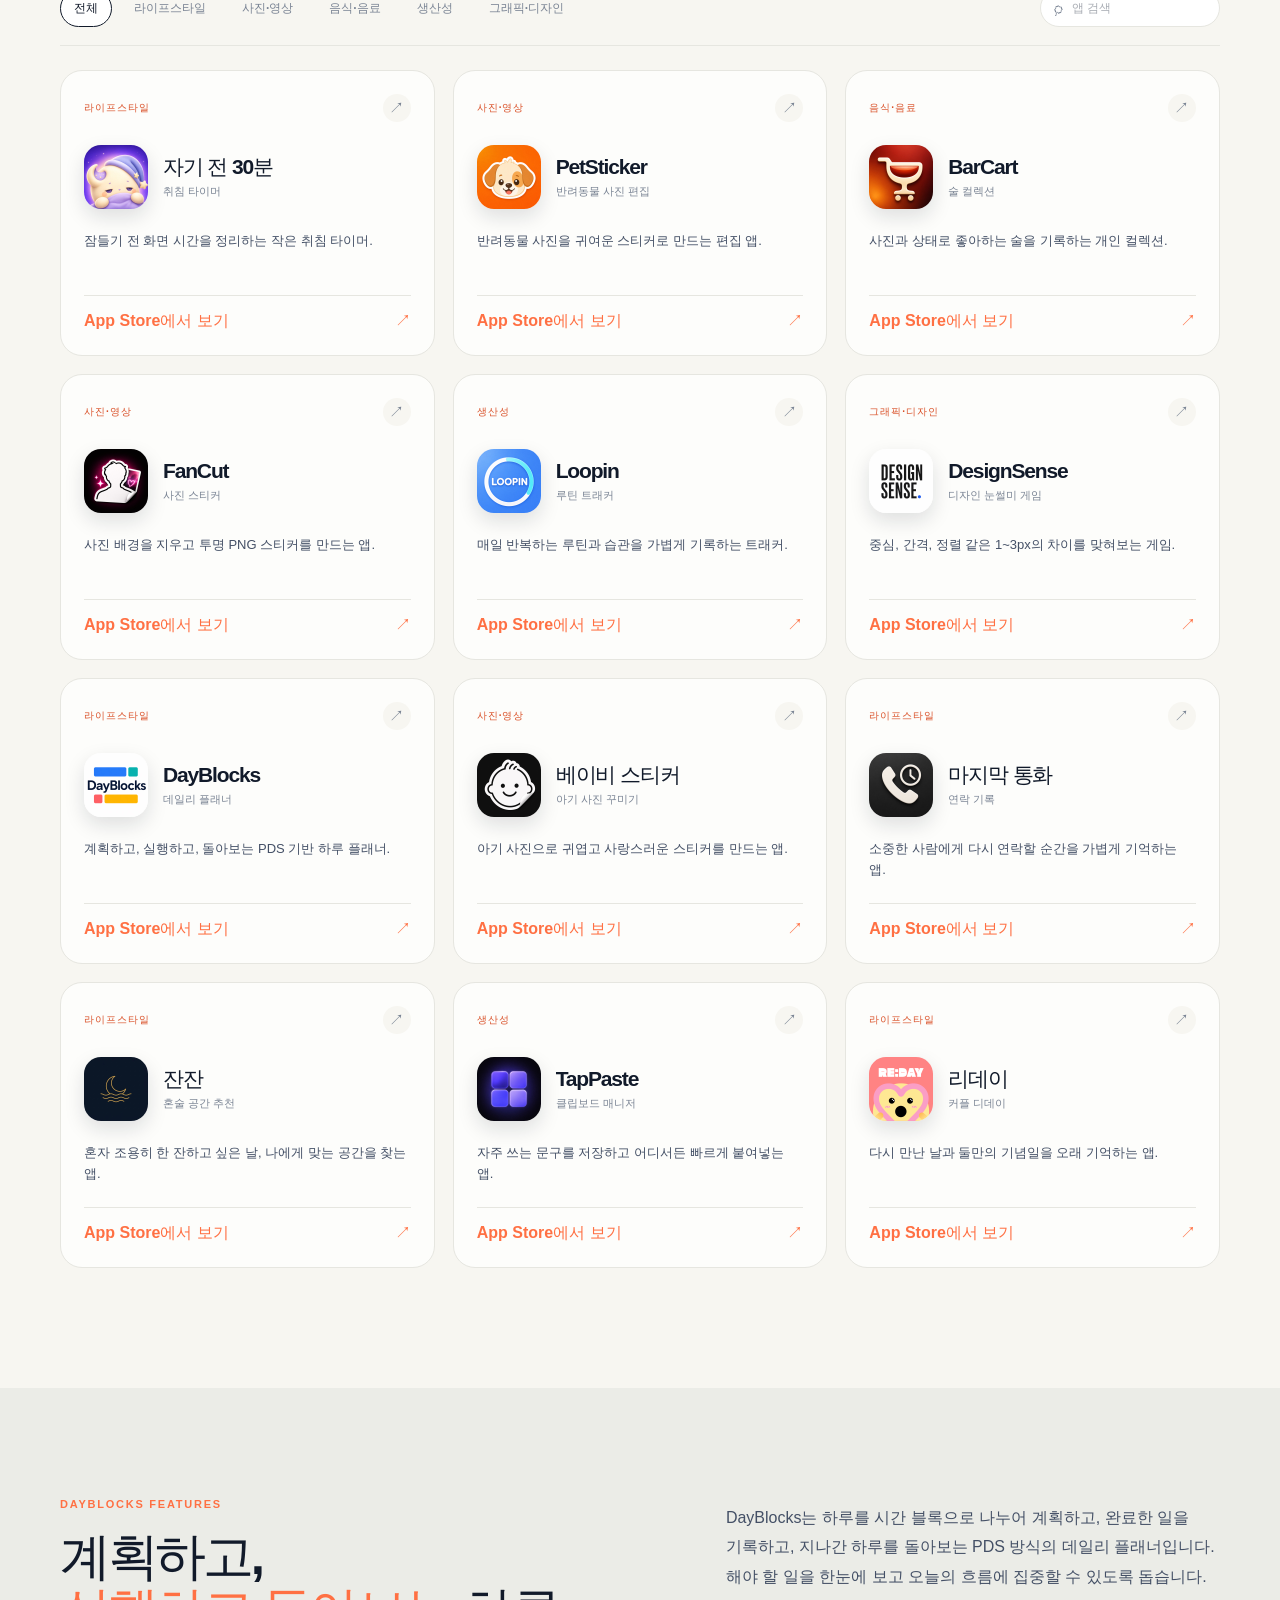
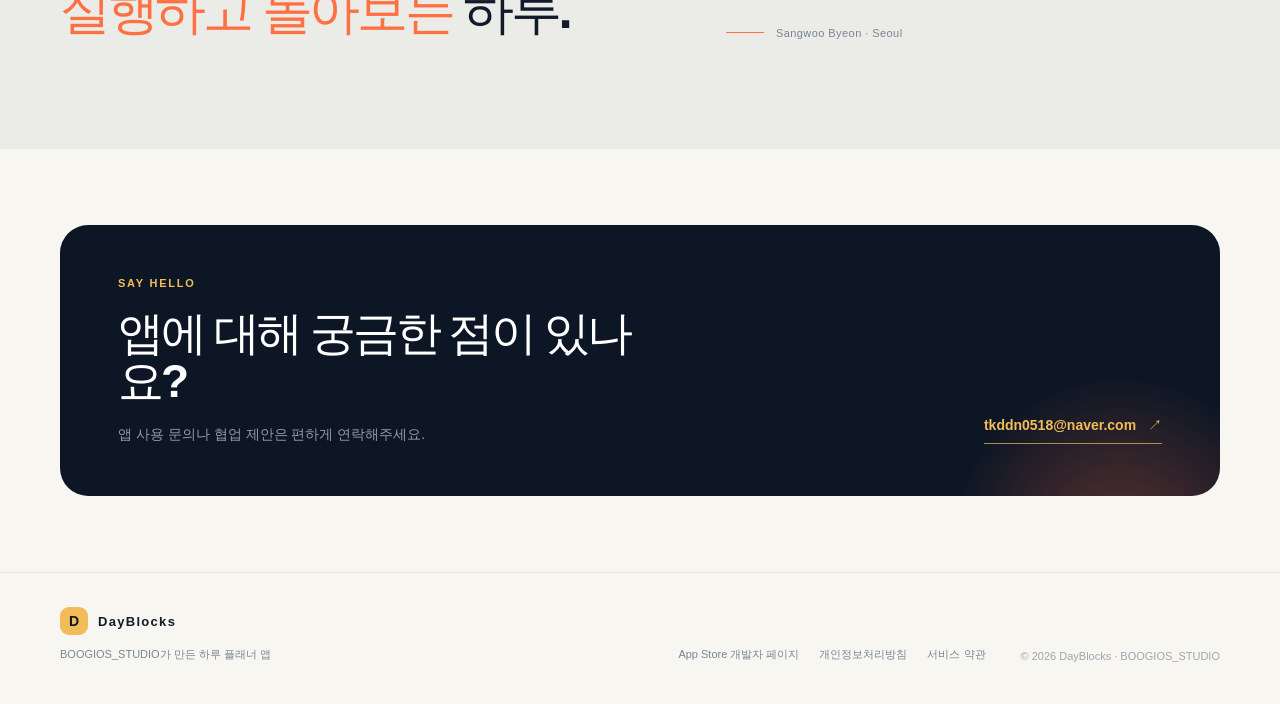
==== commit 31d15346: "Document Google Calendar data use on homepage" ====
--- a/index.html
+++ b/index.html
@@ -10,6 +10,7 @@
     <meta property="og:title" content="DayBlocks" />
     <meta property="og:description" content="DayBlocks is a daily planner for planning, doing, and seeing your day." />
     <meta property="og:type" content="website" />
+    <link rel="canonical" href="https://dayblocks.unionpick.kr/" />
     <link rel="icon" href="assets/icons/6788188857.jpg" type="image/jpeg" />
     <link rel="stylesheet" href="styles.css" />
     <title>DayBlocks — 하루 플래너</title>
@@ -35,6 +36,7 @@
         </a>
         <nav class="desktop-nav" aria-label="Primary navigation">
           <a href="#apps" data-i18n="navApps">앱</a>
+          <a href="#calendar" data-i18n="navCalendar">Google Calendar</a>
           <a href="#about" data-i18n="navAbout">소개</a>
           <a href="#contact" data-i18n="navContact">연락처</a>
         </nav>
@@ -99,6 +101,23 @@
         <div class="hero-bottom-line"></div>
       </section>
 
+      <section class="about-section" id="calendar">
+        <div class="container about-grid">
+          <div>
+            <p class="section-kicker" data-i18n="calendarKicker">GOOGLE CALENDAR</p>
+            <h2 data-i18n="calendarTitle">Google Calendar와 함께 쓰는 DayBlocks</h2>
+          </div>
+          <div class="about-copy">
+            <p data-i18n="calendarText">DayBlocks는 사용자가 선택한 Google Calendar의 캘린더 목록과 일정을 DayBlocks에서 확인할 수 있도록 돕습니다. Google 계정을 연결하면 Google Calendar 일정을 DayBlocks로 가져오고, DayBlocks에서 만든 일정의 생성·수정·삭제 내용을 Google Calendar에 반영합니다.</p>
+            <ul>
+              <li data-i18n="calendarImport">Google Calendar 캘린더 목록과 일정을 DayBlocks로 가져옵니다.</li>
+              <li data-i18n="calendarSync">DayBlocks에서 생성·수정·삭제한 일정을 Google Calendar에 반영합니다.</li>
+              <li data-i18n="calendarUse">Google Calendar 데이터는 일정 동기화 기능을 제공하는 목적에만 사용합니다.</li>
+            </ul>
+          </div>
+        </div>
+      </section>
+
       <section class="app-section" id="apps">
         <div class="container">
           <div class="section-heading">
@@ -160,6 +179,6 @@
       </div>
     </footer>
 
-    <script src="app.js"></script>
+    <script src="app.js?v=calendar-verification"></script>
   </body>
 </html>
